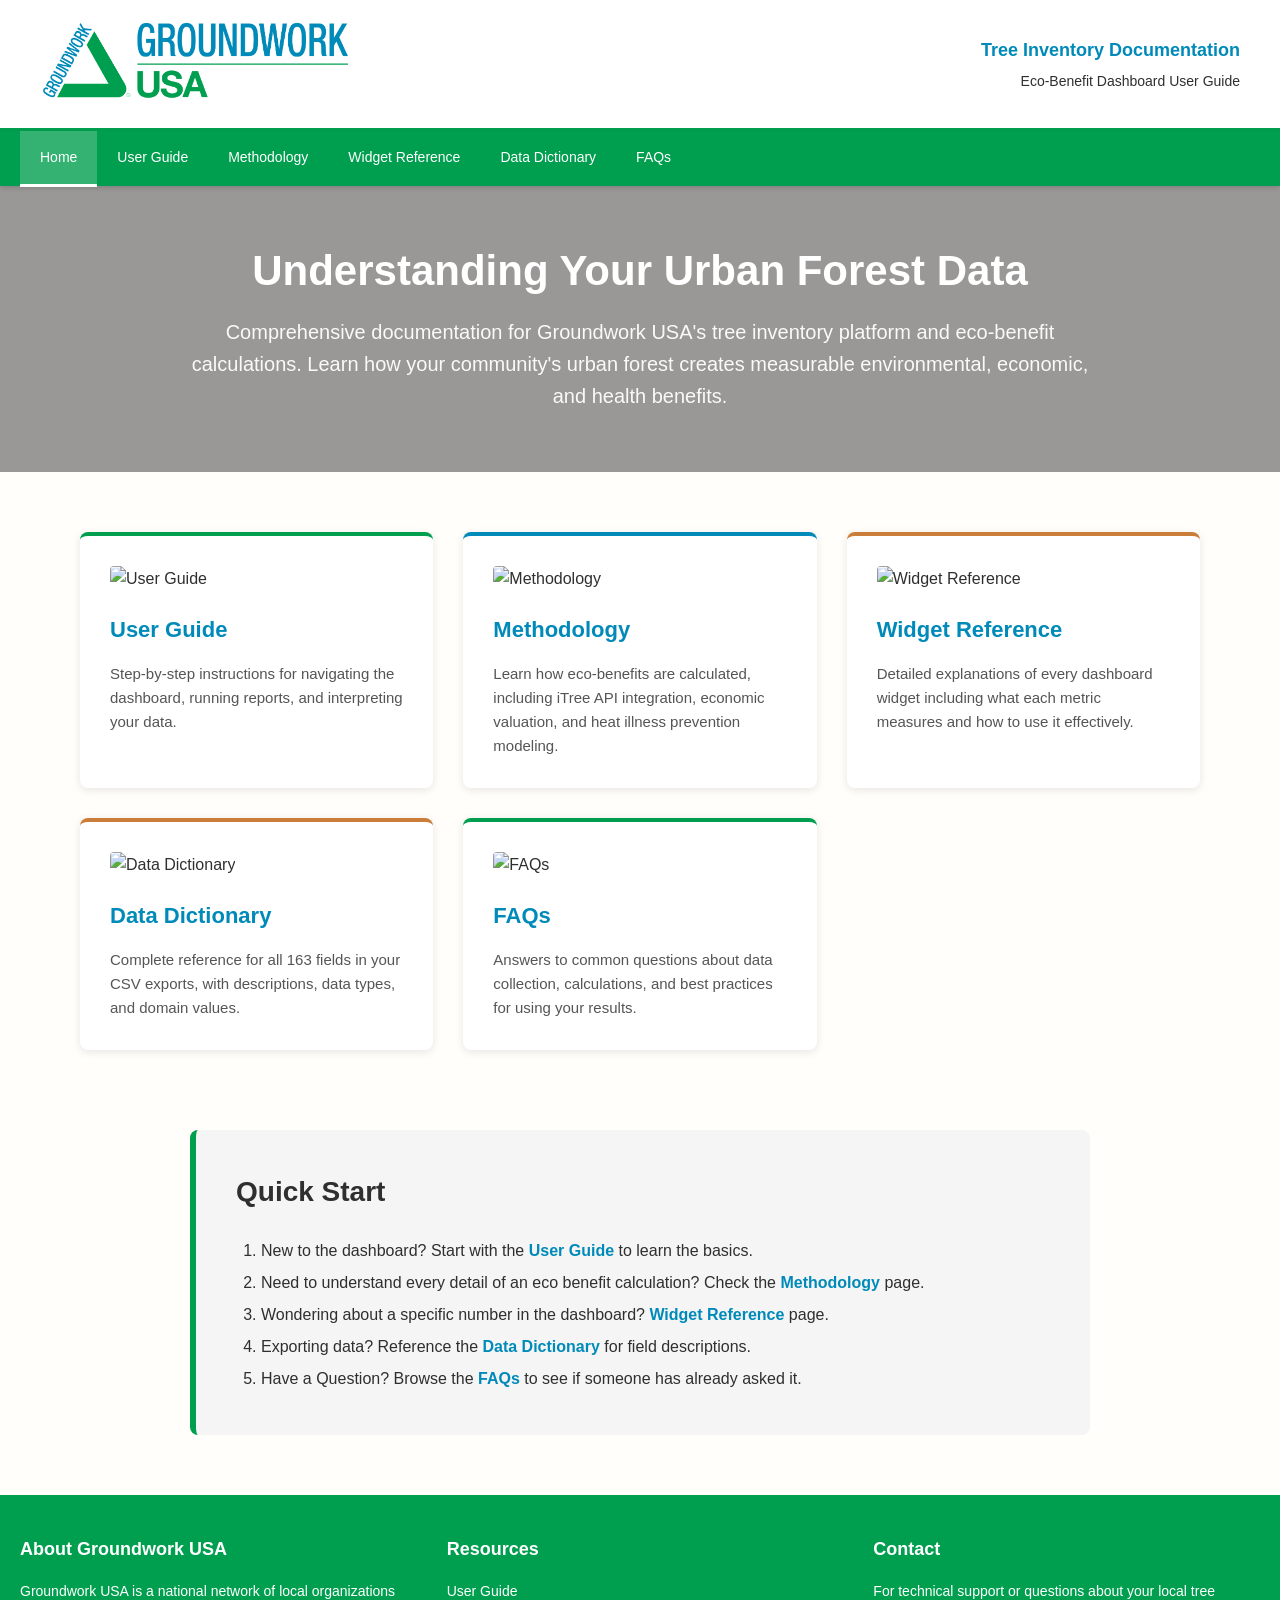
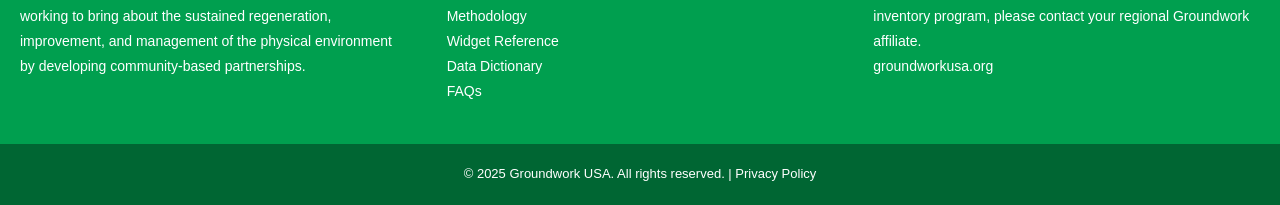
==== index.html @ b44ecba7 "Initial commit - complete documentation site" ====
<!DOCTYPE html>
<html lang="en">
<head>
    <meta charset="UTF-8">
    <meta name="viewport" content="width=device-width, initial-scale=1.0">
    <title>Groundwork USA - Tree Inventory Documentation</title>
    <link rel="stylesheet" href="styles.css">
    <style>
        /* HOME PAGE SPECIFIC STYLES */
        .hero-section {
            background: linear-gradient(rgba(0,0,0,0.4), rgba(0,0,0,0.4)), url('images/home-banner.jpg') center center / cover no-repeat;
			color: white;
			padding: 60px 40px;
			text-align: center;
        }
        
        .hero-content {
            max-width: 900px;
            margin: 0 auto;
        }
        
        .hero-content h1 {
            font-size: 42px;
            font-weight: 700;
            margin-bottom: 20px;
            line-height: 1.2;
        }
        
        .hero-content p {
            font-size: 20px;
            line-height: 1.6;
            opacity: 0.95;
        }
        
        /* CARD GRID */
        .card-grid {
            max-width: 1200px;
            margin: 60px auto;
            padding: 0 40px;
            display: grid;
            grid-template-columns: repeat(auto-fit, minmax(280px, 1fr));
            gap: 30px;
        }
        
        .doc-card {
            background: white;
            border-radius: 8px;
            padding: 30px;
            box-shadow: 0 2px 8px rgba(0,0,0,0.1);
            transition: all 0.3s ease;
            border-top: 4px solid var(--gw-green);
            text-decoration: none;
            color: var(--gw-dark-gray);
            display: block;
        }
        
        .doc-card:hover {
            transform: translateY(-5px);
            box-shadow: 0 8px 16px rgba(0,0,0,0.15);
        }
        
        .doc-card h3 {
            color: var(--gw-blue);
            font-size: 22px;
            margin-bottom: 15px;
            font-weight: 600;
        }
        
        .doc-card p {
            font-size: 15px;
            line-height: 1.6;
            color: #555;
        }
        
        .doc-card .card-image {
            width: 100%;
            height: 160px;
            object-fit: cover;
            border-radius: 4px;
            margin-bottom: 20px;
        }
        
        /* COLOR VARIATIONS */
        .doc-card.card-blue { border-top-color: var(--gw-blue); }
        .doc-card.card-orange { border-top-color: var(--gw-orange); }
        .doc-card.card-green { border-top-color: var(--gw-green); }
        
        /* QUICK START SECTION */
        .quick-start {
            max-width: 900px;
            margin: 80px auto 60px auto;
            padding: 40px;
            background: var(--gw-light-gray);
            border-radius: 8px;
            border-left: 6px solid var(--gw-green);
        }
        
        .quick-start h2 {
            color: var(--gw-dark-gray);
            font-size: 28px;
            margin-bottom: 20px;
        }
        
        .quick-start ol {
            margin-left: 25px;
            line-height: 2;
        }
        
        .quick-start li {
            font-size: 16px;
            color: var(--gw-dark-gray);
        }
        
        .quick-start a {
            color: var(--gw-blue);
            text-decoration: none;
            font-weight: 600;
        }
        
        .quick-start a:hover {
            text-decoration: underline;
        }
    </style>
</head>
<body>

    <!-- HEADER -->
    <header class="site-header">
        <div class="header-content">
            <div class="logo-container">
                <img src="images/logo-groundwork.png" alt="Groundwork USA">
            </div>
            <div class="header-tagline">
                <h2>Tree Inventory Documentation</h2>
                <p>Eco-Benefit Dashboard User Guide</p>
            </div>
        </div>
    </header>

    <!-- TOP NAVIGATION -->
    <nav class="main-nav">
  <ul>
            <li><a href="#index" class="active">Home</a></li>
			<li><a href="#user-guide">User Guide</a></li>
			<li><a href="#methodology">Methodology</a></li>
		    <li><a href="#widget-ref">Widget Reference</a></li>
            <li><a href="#data-dictionary">Data Dictionary</a></li>
            <li><a href="#faqs">FAQs</a></li>
    </ul>
  </nav>

    <!-- HERO SECTION -->
    <section class="hero-section">
        <div class="hero-content">
            <h1>Understanding Your Urban Forest Data</h1>
            <p>Comprehensive documentation for Groundwork USA's tree inventory platform and eco-benefit calculations. Learn how your community's urban forest creates measurable environmental, economic, and health benefits.</p>
        </div>
    </section>

    <!-- DOCUMENTATION CARDS -->
    <div class="card-grid">
        
        <a href="user-guide.html" class="doc-card card-green">
            <img src="images/home-banner.jpg" alt="User Guide" class="card-image">
            <h3>User Guide</h3>
            <p>Step-by-step instructions for navigating the dashboard, running reports, and interpreting your data.</p>
        </a>
        
        <a href="methodology.html" class="doc-card card-blue">
            <img src="images/home-banner.jpg" alt="Methodology" class="card-image">
            <h3>Methodology</h3>
            <p>Learn how eco-benefits are calculated, including iTree API integration, economic valuation, and heat illness prevention modeling.</p>
        </a>
		
		<a href="widget-ref.html" class="doc-card card-orange">
            <img src="images/home-banner.jpg" alt="Widget Reference" class="card-image">
            <h3>Widget Reference</h3>
            <p>Detailed explanations of every dashboard widget including what each metric measures and how to use it effectively.</p>
        </a>
        
        <a href="data-dictionary.html" class="doc-card card-orange">
            <img src="images/home-banner.jpg" alt="Data Dictionary" class="card-image">
            <h3>Data Dictionary</h3>
            <p>Complete reference for all 163 fields in your CSV exports, with descriptions, data types, and domain values.</p>
        </a>
        
        <a href="faq.html" class="doc-card card-green">
            <img src="images/home-banner.jpg" alt="FAQs" class="card-image">
            <h3>FAQs</h3>
            <p>Answers to common questions about data collection, calculations, and best practices for using your results.</p>
        </a>
        
    </div>

    <!-- QUICK START -->
    <section class="quick-start">
        <h2>Quick Start</h2>
        <ol>
            <li>New to the dashboard? Start with the <a href="user-guide.html">User Guide</a> to learn the basics.</li>
            <li>Need to understand every detail of an eco benefit calculation? Check the <a href="methodology.html">Methodology</a> page.</li>
			<li>Wondering about a specific number in the dashboard? <a href="widget-ref.html">Widget Reference</a> page.</li>
            <li>Exporting data? Reference the <a href="data-dictionary.html">Data Dictionary</a> for field descriptions.</li>
            <li>Have a Question? Browse the <a href="faq.html">FAQs</a> to see if someone has already asked it.</li>
        </ol>
    </section>

    <!-- FOOTER -->
    <footer class="site-footer">
        <div class="footer-upper">
            <div class="footer-content">
                <div class="footer-section">
                    <h3>About Groundwork USA</h3>
                    <p>Groundwork USA is a national network of local organizations working to bring about the sustained regeneration, improvement, and management of the physical environment by developing community-based partnerships.</p>
                </div>
                
                <div class="footer-section">
                    <h3>Resources</h3>
                    <p><a href="user-guide.html">User Guide</a></p>
                    <p><a href="methodology.html">Methodology</a></p>
                    <p><a href="widget-ref.html">Widget Reference</a></p>
                    <p><a href="data-dictionary.html">Data Dictionary</a></p>
                    <p><a href="faq.html">FAQs</a></p>
                </div>
                
                <div class="footer-section">
                    <h3>Contact</h3>
                    <p>For technical support or questions about your local tree inventory program, please contact your regional Groundwork affiliate.</p>
                    <p><a href="https://groundworkusa.org" target="_blank">groundworkusa.org</a></p>
                </div>
            </div>
        </div>
        
        <div class="footer-bottom">
            <p>&copy; 2025 Groundwork USA. All rights reserved. | <a href="https://groundworkusa.org/privacy-policy">Privacy Policy</a></p>
        </div>
    </footer>

</body>
</html>
---- styles.css ----
/* ============================================
   GROUNDWORK USA - DOCUMENTATION SITE STYLES
   Matches data dictionary page exactly
   ============================================ */

/* CSS VARIABLES - Color Palette */
:root {
    --gw-green: #009f4f;
    --gw-blue: #008ab9;
    --gw-dark-gray: #2f2f2f;
    --gw-light-gray: #f5f5f5;
    --gw-offwhite: #fffefa;
    --gw-light-green: #9cd4b8;
    --gw-dark-green: #006633;
    --gw-dark-blue: #016b8f;
    --gw-light-blue: #9bd1e5;
    --gw-orange: #cb7d3a;
    --gw-light-orange: #d8a06e;
    --gw-pale-orange: #e6cfba;
}

/* GLOBAL RESET */
* {
    margin: 0;
    padding: 0;
    box-sizing: border-box;
}

/* BASE STYLES */
body {
    font-family: "Helvetica Neue", Helvetica, Arial, sans-serif;
    line-height: 1.6;
    color: var(--gw-dark-gray);
    background-color: var(--gw-offwhite);
}

/* ============================================
   HEADER
   ============================================ */

.site-header {
    background-color: white;
    padding: 20px 40px;
    border-bottom: 3px solid var(--gw-green);
    box-shadow: 0 2px 5px rgba(0,0,0,0.1);
}

.header-content {
    max-width: 1600px;
    margin: 0 auto;
    display: flex;
    align-items: center;
    justify-content: space-between;
    flex-wrap: wrap;
    gap: 20px;
}

.logo-container img {
    height: 80px;
    width: auto;
}

.header-tagline {
    text-align: right;
}

.header-tagline h2 {
    color: var(--gw-blue);
    font-size: 18px;
    font-weight: 600;
    margin: 0;
}

.header-tagline p {
    color: var(--gw-dark-gray);
    font-size: 14px;
    margin: 5px 0 0 0;
}

/* ============================================
   TOP NAVIGATION
   ============================================ */

.main-nav {
    background-color: var(--gw-green);
    position: sticky;
    top: 0;
    z-index: 100;
    box-shadow: 0 2px 5px rgba(0,0,0,0.15);
}

.main-nav ul {
    list-style: none;
    display: flex;
    max-width: 1600px;
    margin: 0 auto;
    padding: 0 20px;
    flex-wrap: wrap;
}

.main-nav a {
    display: block;
    color: white;
    text-decoration: none;
    padding: 15px 20px;
    font-size: 14px;
    font-weight: 500;
    transition: all 0.3s ease;
    border-bottom: 3px solid transparent;
}

.main-nav a:hover,
.main-nav a.active {
    background-color: rgba(255,255,255,0.2);
    border-bottom-color: white;
}

/* ============================================
   MAIN LAYOUT WITH SIDEBAR
   ============================================ */

.page-container {
    max-width: 1600px;
    margin: 0 auto;
    display: flex;
    gap: 0;
    padding-top: 20px;
}

/* LEFT SIDEBAR */
.sidebar {
    width: 280px;
    background: white;
    padding: 20px;
    position: sticky;
    top: 60px;
    height: calc(100vh - 60px);
    overflow-y: auto;
    flex-shrink: 0;
    box-shadow: 2px 0 5px rgba(0,0,0,0.05);
    border-right: 1px solid #e8e8e8;
}

.sidebar h3 {
    color: var(--gw-dark-gray);
    font-size: 16px;
    margin-bottom: 15px;
    padding-bottom: 10px;
    border-bottom: 2px solid var(--gw-green);
}

.sidebar-section {
    margin-bottom: 25px;
}

.sidebar-section h4 {
    color: var(--gw-dark-gray);
    font-size: 14px;
    margin-bottom: 10px;
    letter-spacing: 0.5px;
}

.sidebar ul {
    list-style: none;
    padding: 0;
}

.sidebar li {
    margin-bottom: 3px;
}

.sidebar button {
    width: 100%;
    text-align: left;
    background: var(--gw-light-gray);
    border: none;
    color: var(--gw-dark-gray);
    padding: 8px 12px;
    border-radius: 4px;
    cursor: pointer;
    font-size: 13px;
    font-family: inherit;
    transition: all 0.3s ease;
}

.sidebar button:hover {
    background: var(--gw-blue);
    color: white;
}

.sidebar button.active {
    background: var(--gw-blue);
    color: white;
    font-weight: 600;
}

.filter-count {
    font-size: 11px;
    color: #666;
    margin-left: 8px;
}

/* ============================================
   MAIN CONTENT
   ============================================ */

.main-content {
    flex: 1;
    padding: 0 40px 40px 40px;
    min-width: 0;
}

.page-title {
    color: var(--gw-dark-gray);
    font-size: 32px;
    font-weight: 700;
    margin-bottom: 10px;
    border-bottom: 3px solid var(--gw-green);
    padding-bottom: 10px;
}

.page-intro {
    font-size: 16px;
    color: #555;
    margin-bottom: 30px;
    line-height: 1.7;
}

/* ============================================
   SEARCH BOX
   ============================================ */

.search-container {
    background: white;
    padding: 20px;
    margin-bottom: 20px;
    border-radius: 6px;
    box-shadow: 0 2px 4px rgba(0,0,0,0.1);
    border-left: 4px solid var(--gw-green);
}

.search-box {
    width: 100%;
    padding: 12px 15px;
    font-size: 14px;
    border: 2px solid var(--gw-light-gray);
    border-radius: 4px;
    font-family: inherit;
}

.search-box:focus {
    outline: none;
    border-color: var(--gw-green);
}

.search-info {
    margin-top: 10px;
    font-size: 13px;
    color: #666;
}

/* ============================================
   FIELD LIST
   ============================================ */

.field-list {
    background: white;
    padding: 0;
    margin: 0 0 30px 0;
    list-style: none;
    box-shadow: 0 2px 4px rgba(0,0,0,0.1);
    border-radius: 6px;
}

.field-item {
    padding: 10px 20px;
    border-bottom: 1px solid #e8e8e8;
    transition: all 0.2s ease;
    cursor: pointer;
    display: flex;
    align-items: center;
    gap: 12px;
}

.field-item:hover {
    background: var(--gw-light-gray);
}

.field-item:last-child {
    border-bottom: none;
}

/* When expanded, switch to block layout */
.field-item.expanded {
    background: #fafafa;
    border-left: 4px solid var(--gw-blue);
    display: block;
    padding: 0;
}

/* Recreate the header bar inside expanded items */
.field-item.expanded > span {
    display: inline-block;
    padding: 10px 5px;
    vertical-align: middle;
}

.field-item.expanded > .field-position {
    padding-left: 20px;
}

.field-item.expanded > .field-name {
    flex: none;
}

.field-item.expanded > .category-badge {
    float: right;
    margin-right: 20px;
    margin-top: 10px;
}

.field-position {
    font-family: "Courier New", monospace;
    font-size: 11px;
    color: #999;
    min-width: 35px;
    text-align: right;
}

.field-name {
    font-family: "Courier New", Courier, monospace;
    font-size: 13px;
    color: var(--gw-dark-gray);
    font-weight: 600;
    flex: 1;
}

/* ============================================
   CATEGORY BADGES
   ============================================ */

.category-badge {
    display: inline-block;
    padding: 3px 10px;
    border-radius: 3px;
    font-size: 11px;
    font-weight: 500;
    text-transform: uppercase;
    letter-spacing: 0.3px;
}

.cat-details { 
    background: #9cd4b8; 
    color: var(--gw-dark-gray); 
}

.cat-measurements { 
    background: #d8a06e; 
    color: var(--gw-dark-gray); 
}

.cat-site { 
    background: #e6cfba; 
    color: var(--gw-dark-gray); 
}

.cat-raw-benefit { 
    background: #a19ec2; 
    color: var(--gw-dark-gray); 
}

.cat-benefit-value { 
    background: #e6fffa; 
    color: var(--gw-dark-gray); 
}

.cat-administrative { 
    background: #9bd1e5; 
    color: var(--gw-dark-gray); 
}

.cat-metadata { 
    background: #e8e8e8; 
    color: var(--gw-dark-gray); 
}

.cat-not-used { 
    background: #ffcccc; 
    color: var(--gw-dark-gray); 
}

/* ============================================
   FIELD DETAILS (EXPANDABLE)
   ============================================ */

.field-details {
    display: none;
    margin: 0;
    padding: 15px 20px;
    border-top: 1px solid #e8e8e8;
    font-size: 13px;
    line-height: 1.8;
    max-width: 800px;
    clear: both;
}

.field-item.expanded .field-details {
    display: block;
}

.field-meta {
    margin-bottom: 15px;
}

.field-meta-line {
    margin-bottom: 8px;
    line-height: 1.6;
}

.field-meta-label {
    font-weight: 600;
    color: #666;
    min-width: 120px;
    display: inline-block;
}

.field-meta-value {
    color: var(--gw-dark-gray);
}

.field-description {
    margin-top: 8px;
    margin-bottom: 8px;
    line-height: 1.6;
}

.field-description strong {
    font-weight: 600;
    color: #666;
    min-width: 120px;
    display: inline-block;
}

.field-example {
    margin-top: 8px;
    padding: 8px 12px;
    background: var(--gw-light-gray);
    border-left: 3px solid var(--gw-orange);
    font-family: "Courier New", monospace;
    font-size: 12px;
    color: #555;
}

/* ============================================
   FOOTER - Two-tone like data dictionary
   ============================================ */

.site-footer {
    margin-top: 60px;
}

.footer-upper {
    background: var(--gw-green);
    color: white;
    padding: 40px 20px;
}

.footer-content {
    max-width: 1600px;
    margin: 0 auto;
    display: grid;
    grid-template-columns: repeat(auto-fit, minmax(250px, 1fr));
    gap: 40px;
}

.footer-section h3 {
    color: white;
    font-size: 18px;
    margin-bottom: 15px;
}

.footer-section p,
.footer-section a {
    color: white;
    font-size: 14px;
    line-height: 1.8;
}

.footer-section a {
    text-decoration: none;
}

.footer-section a:hover {
    color: var(--gw-light-gray);
}

.footer-bottom {
    background: var(--gw-dark-green);
    color: white;
    padding: 20px;
    text-align: center;
    font-size: 13px;
}

.footer-bottom a {
    color: white;
    text-decoration: none;
}

.footer-bottom a:hover {
    color: var(--gw-light-gray);
}

/* ============================================
   RESPONSIVE DESIGN
   ============================================ */

@media (max-width: 1024px) {
    .sidebar {
        display: none;
    }
    
    .main-content {
        padding: 0 20px 40px 20px;
    }
}

/* HIDDEN CLASS */
.hidden {
    display: none !important;
}
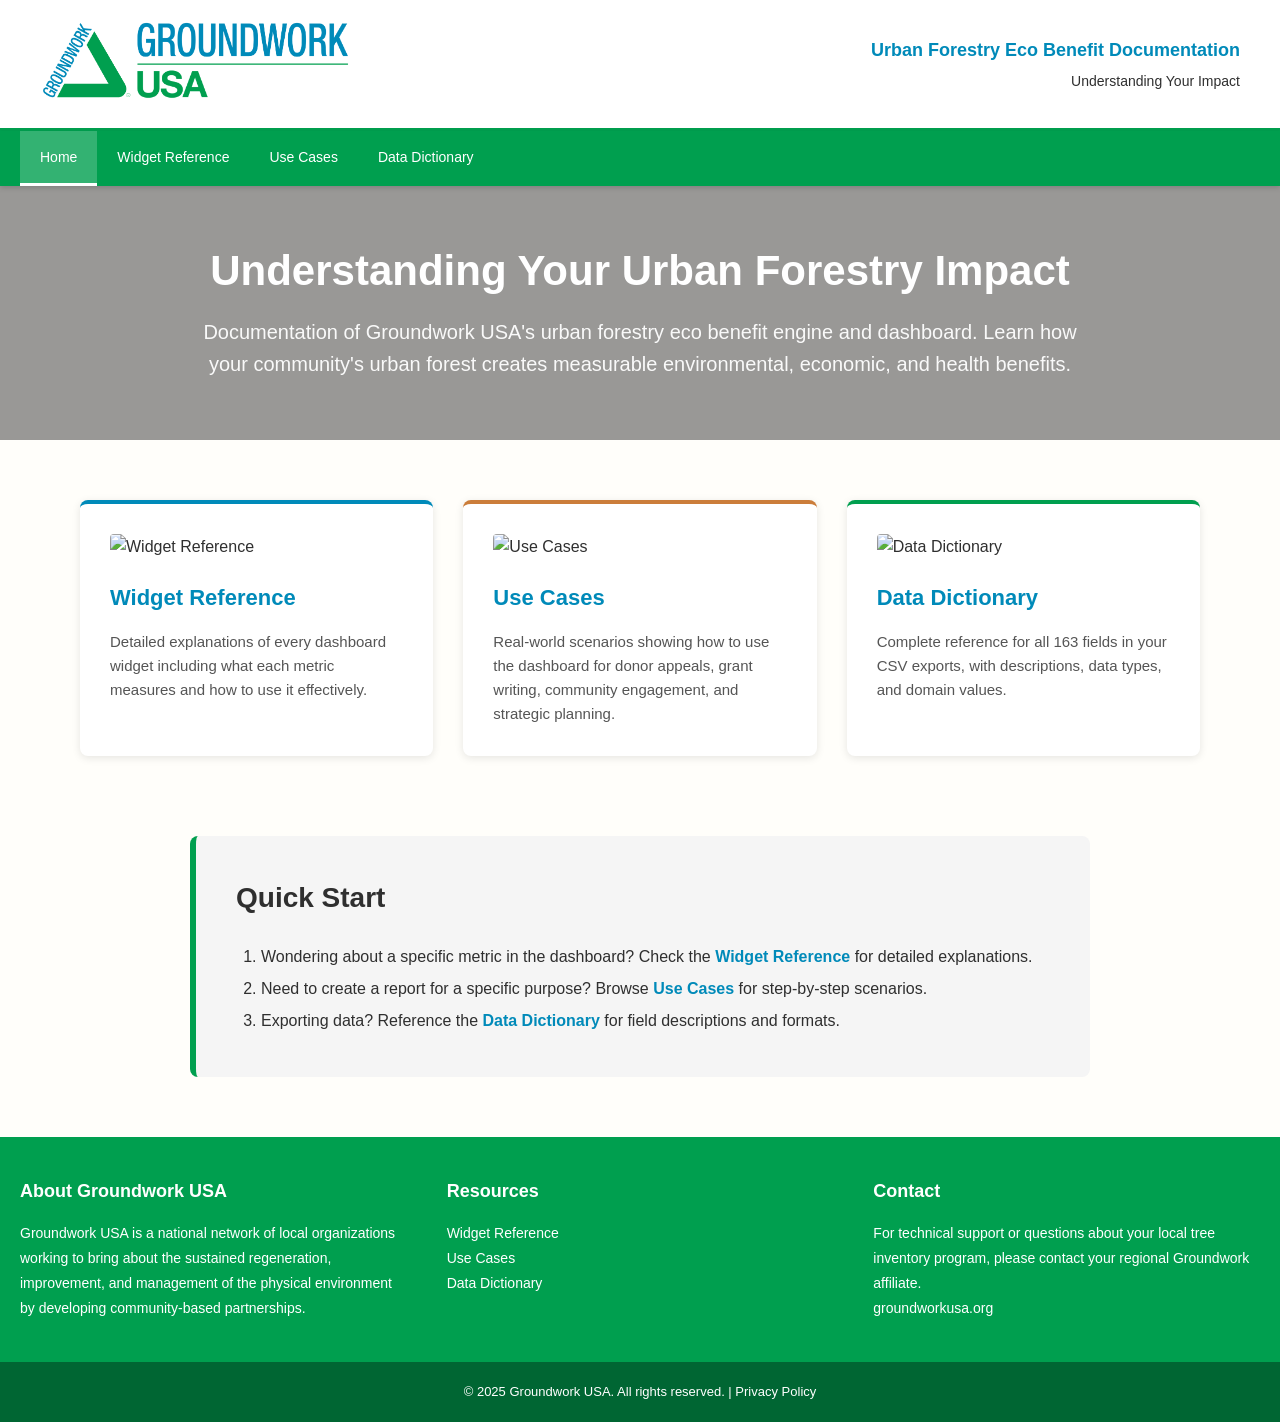
==== commit 757ceebb: "Major documentation update: Filter Sidebar (10 filters) added to widget ref, Use Cases page (8 scena" ====
--- a/index.html
+++ b/index.html
@@ -8,7 +8,7 @@
     <style>
         /* HOME PAGE SPECIFIC STYLES */
         .hero-section {
-            background: linear-gradient(rgba(0,0,0,0.4), rgba(0,0,0,0.4)), url('images/home-banner.jpg') center center / cover no-repeat;
+            background: linear-gradient(rgba(0,0,0,0.4), rgba(0,0,0,0.4)), url('images/home-banner.png') center 20% / cover no-repeat;
 			color: white;
 			padding: 60px 40px;
 			text-align: center;
@@ -131,63 +131,49 @@
                 <img src="images/logo-groundwork.png" alt="Groundwork USA">
             </div>
             <div class="header-tagline">
-                <h2>Tree Inventory Documentation</h2>
-                <p>Eco-Benefit Dashboard User Guide</p>
+                <h2>Urban Forestry Eco Benefit Documentation</h2>
+                <p>Understanding Your Impact</p>
             </div>
         </div>
     </header>
 
     <!-- TOP NAVIGATION -->
-    <nav class="main-nav">
+<nav class="main-nav">
   <ul>
-            <li><a href="#index" class="active">Home</a></li>
-			<li><a href="#user-guide">User Guide</a></li>
-			<li><a href="#methodology">Methodology</a></li>
-		    <li><a href="#widget-ref">Widget Reference</a></li>
-            <li><a href="#data-dictionary">Data Dictionary</a></li>
-            <li><a href="#faqs">FAQs</a></li>
+            <li><a href="index.html" class="active">Home</a></li>
+		    <li><a href="widget-ref.html">Widget Reference</a></li>
+            <li><a href="use-cases.html">Use Cases</a></li>
+            <li><a href="data-dictionary.html">Data Dictionary</a></li>
     </ul>
   </nav>
 
     <!-- HERO SECTION -->
     <section class="hero-section">
         <div class="hero-content">
-            <h1>Understanding Your Urban Forest Data</h1>
-            <p>Comprehensive documentation for Groundwork USA's tree inventory platform and eco-benefit calculations. Learn how your community's urban forest creates measurable environmental, economic, and health benefits.</p>
+            <h1>Understanding Your Urban Forestry Impact</h1>
+            <p>Documentation of Groundwork USA's urban forestry eco benefit engine and dashboard. Learn how your community's urban forest creates measurable environmental, economic, and health benefits.</p>
         </div>
     </section>
 
     <!-- DOCUMENTATION CARDS -->
     <div class="card-grid">
         
-        <a href="user-guide.html" class="doc-card card-green">
-            <img src="images/home-banner.jpg" alt="User Guide" class="card-image">
-            <h3>User Guide</h3>
-            <p>Step-by-step instructions for navigating the dashboard, running reports, and interpreting your data.</p>
-        </a>
-        
-        <a href="methodology.html" class="doc-card card-blue">
-            <img src="images/home-banner.jpg" alt="Methodology" class="card-image">
-            <h3>Methodology</h3>
-            <p>Learn how eco-benefits are calculated, including iTree API integration, economic valuation, and heat illness prevention modeling.</p>
-        </a>
-		
-		<a href="widget-ref.html" class="doc-card card-orange">
-            <img src="images/home-banner.jpg" alt="Widget Reference" class="card-image">
+		<a href="widget-ref.html" class="doc-card card-blue">
+            <img src="images/index01-widget.png" alt="Widget Reference" class="card-image">
             <h3>Widget Reference</h3>
             <p>Detailed explanations of every dashboard widget including what each metric measures and how to use it effectively.</p>
         </a>
         
-        <a href="data-dictionary.html" class="doc-card card-orange">
-            <img src="images/home-banner.jpg" alt="Data Dictionary" class="card-image">
+        <a href="use-cases.html" class="doc-card card-orange">
+            <img src="images/index02-usecases.png" alt="Use Cases" class="card-image">
+            <h3>Use Cases</h3>
+            <p>Real-world scenarios showing how to use the dashboard for donor appeals, grant writing, community engagement, and strategic planning.</p>
+        </a>
+        
+        <a href="data-dictionary.html" class="doc-card card-green">
+            <img src="images/index03-datadic.png" alt="Data Dictionary" class="card-image">
             <h3>Data Dictionary</h3>
             <p>Complete reference for all 163 fields in your CSV exports, with descriptions, data types, and domain values.</p>
-        </a>
-        
-        <a href="faq.html" class="doc-card card-green">
-            <img src="images/home-banner.jpg" alt="FAQs" class="card-image">
-            <h3>FAQs</h3>
-            <p>Answers to common questions about data collection, calculations, and best practices for using your results.</p>
         </a>
         
     </div>
@@ -196,11 +182,9 @@
     <section class="quick-start">
         <h2>Quick Start</h2>
         <ol>
-            <li>New to the dashboard? Start with the <a href="user-guide.html">User Guide</a> to learn the basics.</li>
-            <li>Need to understand every detail of an eco benefit calculation? Check the <a href="methodology.html">Methodology</a> page.</li>
-			<li>Wondering about a specific number in the dashboard? <a href="widget-ref.html">Widget Reference</a> page.</li>
-            <li>Exporting data? Reference the <a href="data-dictionary.html">Data Dictionary</a> for field descriptions.</li>
-            <li>Have a Question? Browse the <a href="faq.html">FAQs</a> to see if someone has already asked it.</li>
+            <li>Wondering about a specific metric in the dashboard? Check the <a href="widget-ref.html">Widget Reference</a> for detailed explanations.</li>
+            <li>Need to create a report for a specific purpose? Browse <a href="use-cases.html">Use Cases</a> for step-by-step scenarios.</li>
+            <li>Exporting data? Reference the <a href="data-dictionary.html">Data Dictionary</a> for field descriptions and formats.</li>
         </ol>
     </section>
 
@@ -215,11 +199,9 @@
                 
                 <div class="footer-section">
                     <h3>Resources</h3>
-                    <p><a href="user-guide.html">User Guide</a></p>
-                    <p><a href="methodology.html">Methodology</a></p>
                     <p><a href="widget-ref.html">Widget Reference</a></p>
+                    <p><a href="use-cases.html">Use Cases</a></p>
                     <p><a href="data-dictionary.html">Data Dictionary</a></p>
-                    <p><a href="faq.html">FAQs</a></p>
                 </div>
                 
                 <div class="footer-section">
